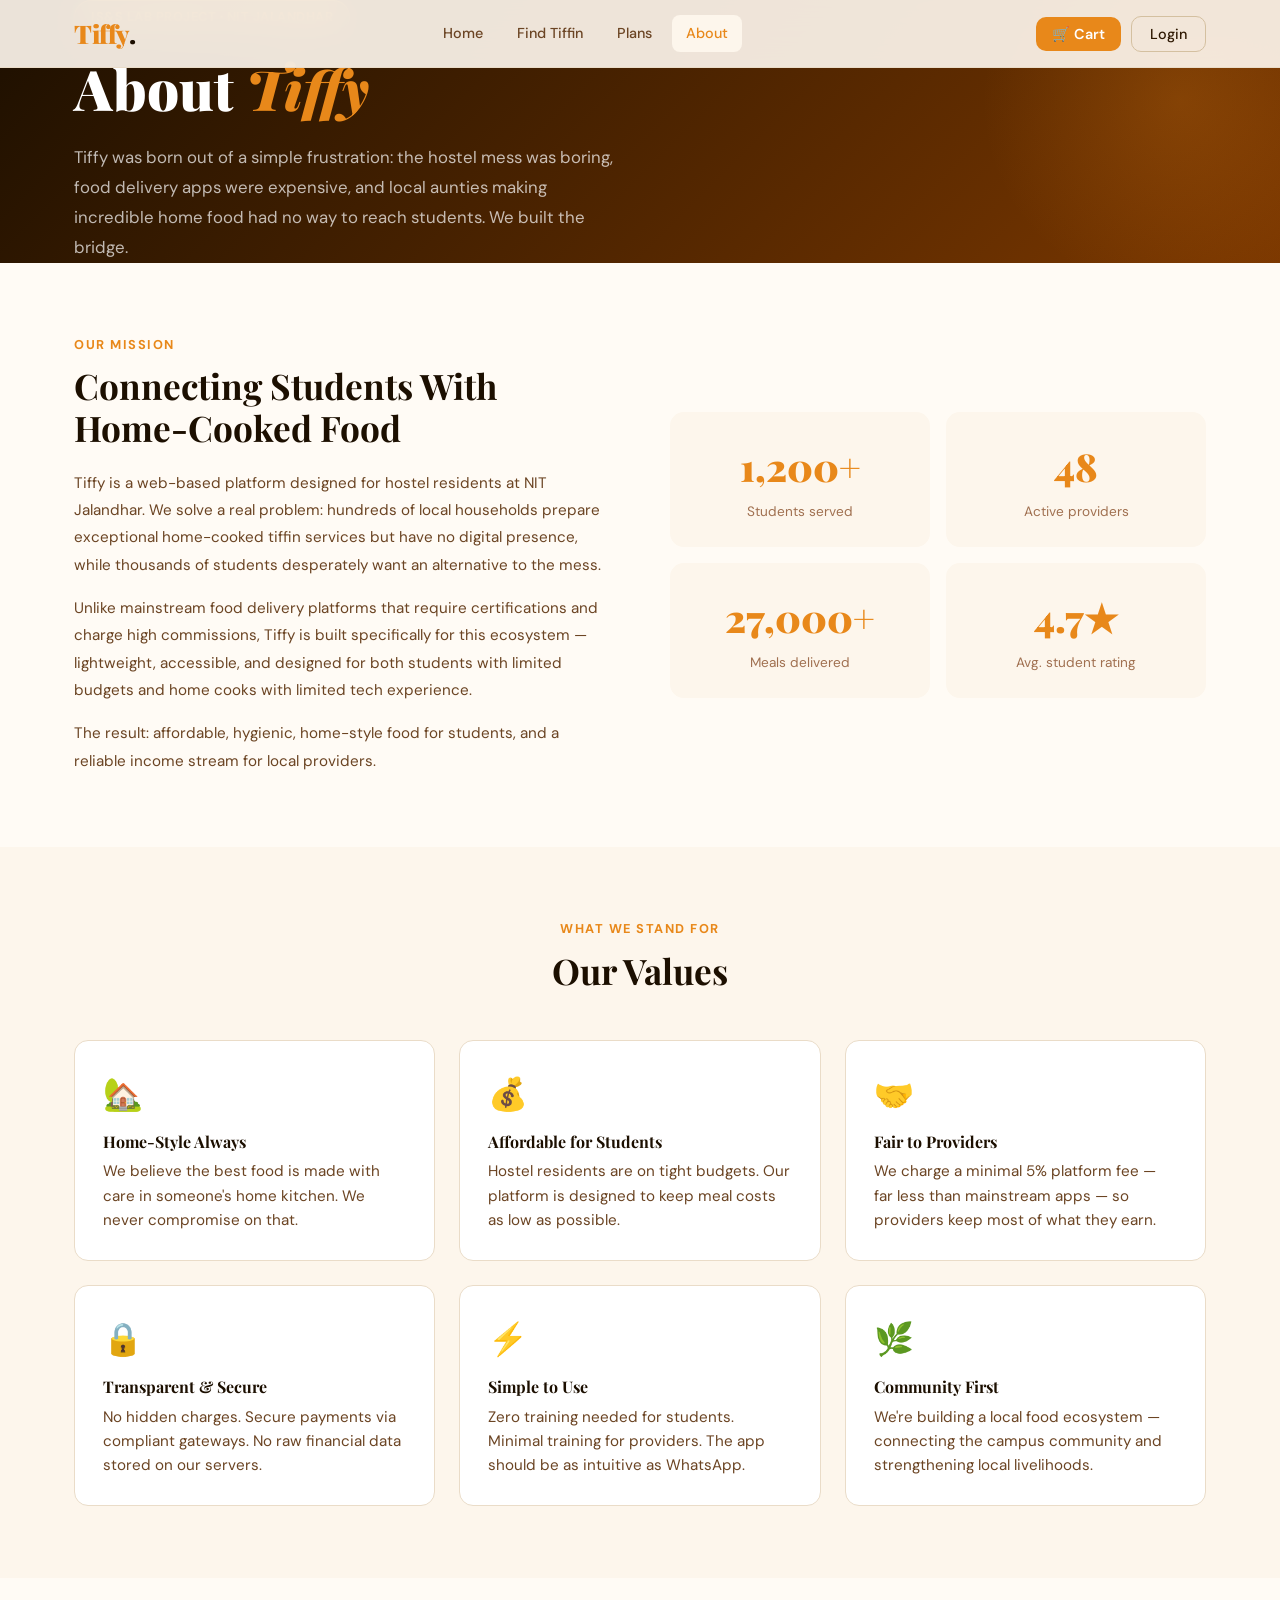
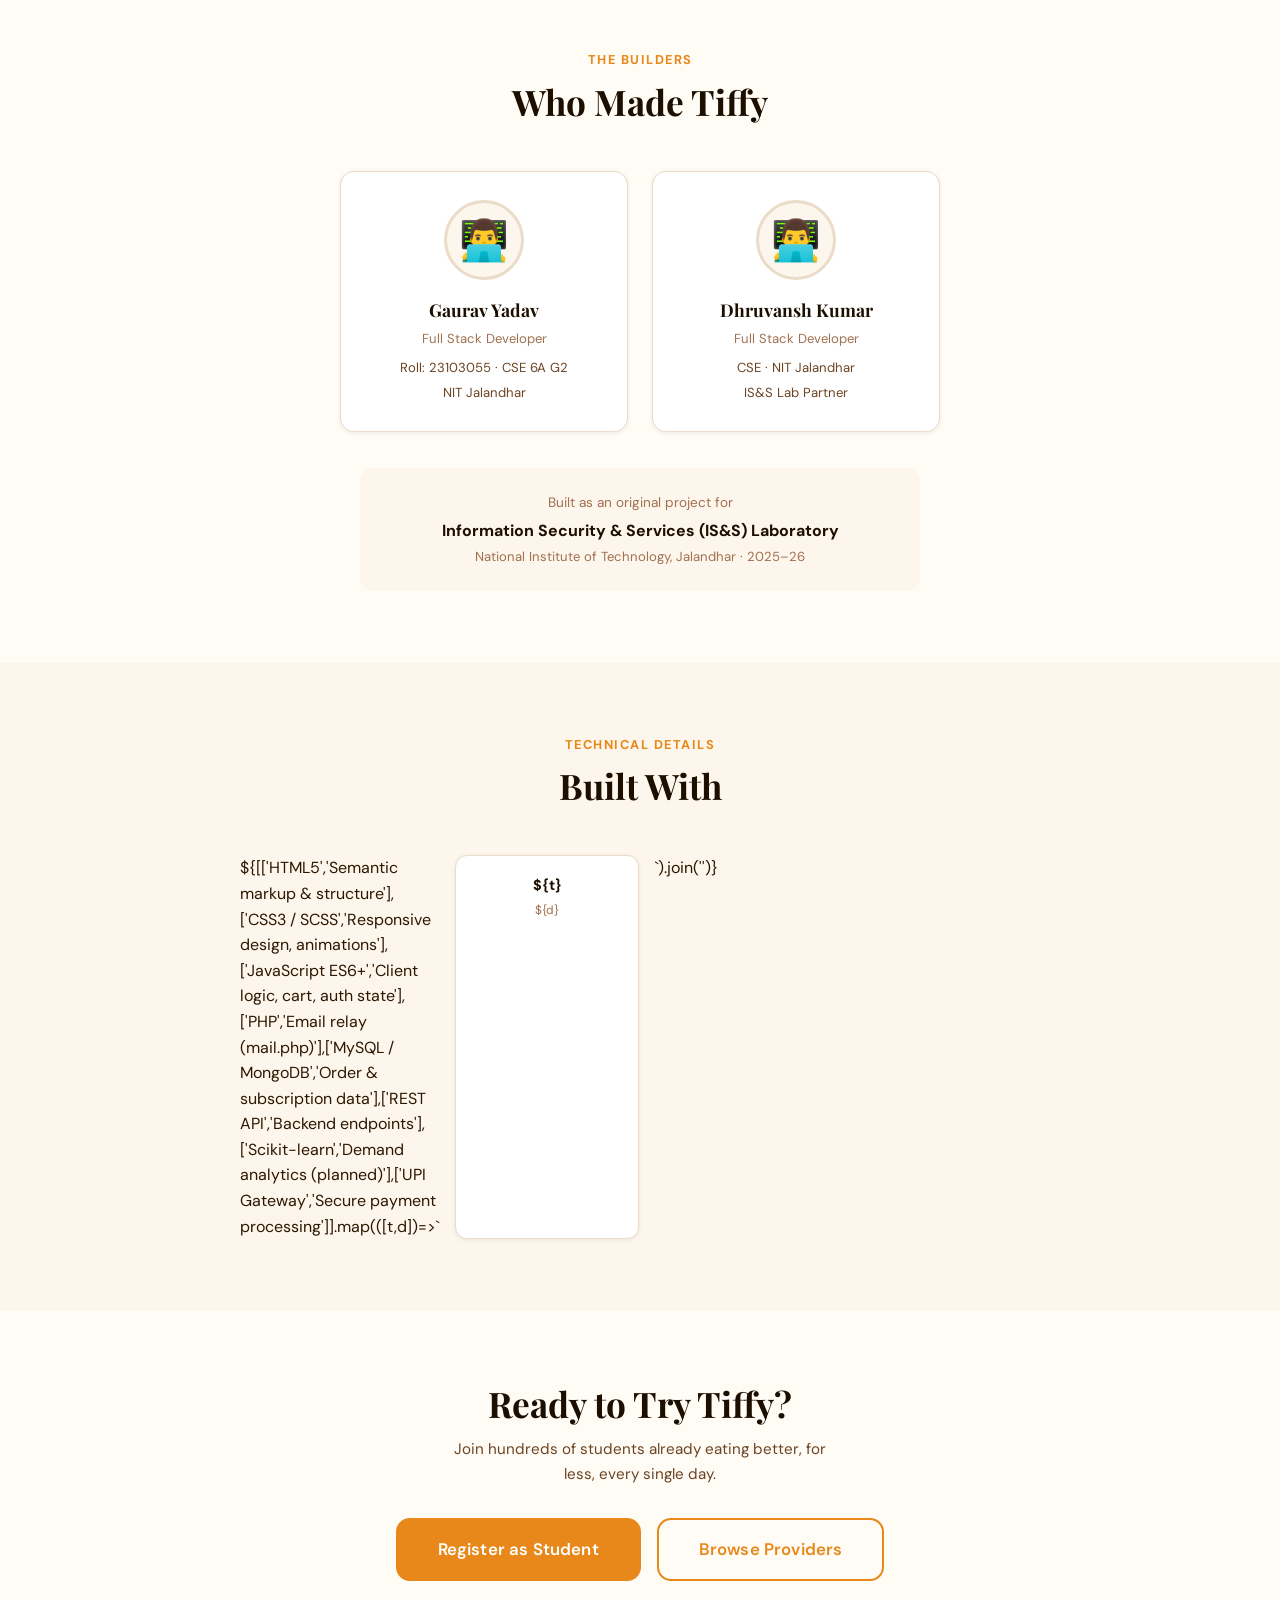
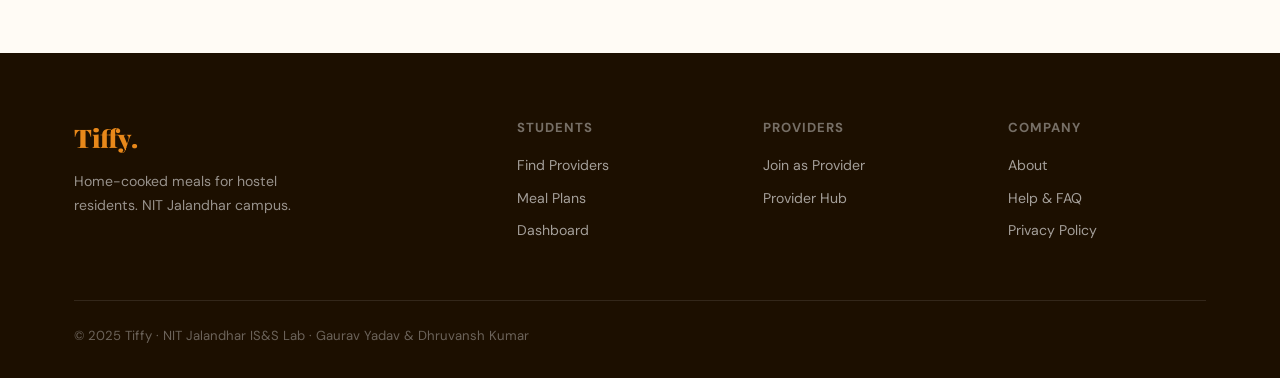
==== about.html @ c92a44e4 "Initial commit - base project structure" ====
<!DOCTYPE html>
<html lang="en">
<head>
  <meta charset="UTF-8">
  <meta name="viewport" content="width=device-width, initial-scale=1.0">
  <title>About — Tiffy</title>
  <link rel="stylesheet" href="css/style.css">
  <style>
    .team-card { background:white; border-radius:var(--radius); padding:28px; text-align:center; border:1px solid var(--border); box-shadow:var(--shadow-sm); }
    .team-avatar { width:80px; height:80px; border-radius:50%; background:var(--cream); display:flex; align-items:center; justify-content:center; font-size:2.5rem; margin:0 auto 16px; border:3px solid var(--border); }
    .team-name { font-family:var(--font-display); font-size:1.1rem; font-weight:700; color:var(--espresso); margin-bottom:4px; }
    .team-role { font-size:0.82rem; color:var(--muted); margin-bottom:8px; }
    .team-detail { font-size:0.82rem; color:var(--text-light); }
    .value-card { padding:28px; background:white; border-radius:var(--radius); border:1px solid var(--border); }
    .value-icon { font-size:2rem; margin-bottom:12px; }
  </style>
</head>
<body>
<nav class="navbar">
  <div class="navbar-inner">
    <a href="index.html" class="nav-logo">Tiffy<span>.</span></a>
    <div class="nav-links"><a href="index.html">Home</a><a href="discovery.html">Find Tiffin</a><a href="subscriptions.html">Plans</a><a href="about.html" class="active">About</a></div>
    <div class="nav-actions">
      <a href="cart.html" style="text-decoration:none"><button class="btn-cart">🛒 Cart<span class="cart-badge" style="display:none">0</span></button></a>
      <button class="btn-nav-login">Login</button>
    </div>
  </div>
</nav>

<!-- Hero -->
<div style="background:linear-gradient(135deg,var(--espresso) 0%,var(--deep) 100%);padding:calc(var(--nav-h)+80px) 0 80px;position:relative;overflow:hidden">
  <div style="position:absolute;top:-100px;right:-100px;width:400px;height:400px;background:radial-gradient(circle,rgba(232,136,26,0.2) 0%,transparent 70%);pointer-events:none"></div>
  <div class="container" style="position:relative;z-index:1">
    <div style="max-width:640px">
      <div style="display:inline-block;background:rgba(232,136,26,0.2);color:var(--saffron);border:1px solid rgba(232,136,26,0.4);padding:6px 16px;border-radius:40px;font-size:0.8rem;font-weight:700;letter-spacing:0.5px;text-transform:uppercase;margin-bottom:20px">IS&S Lab Project · NIT Jalandhar</div>
      <h1 style="color:white;margin-bottom:20px">About <span style="color:var(--saffron);font-style:italic">Tiffy</span></h1>
      <p style="color:rgba(255,255,255,0.7);font-size:1.05rem;line-height:1.8;max-width:540px">Tiffy was born out of a simple frustration: the hostel mess was boring, food delivery apps were expensive, and local aunties making incredible home food had no way to reach students. We built the bridge.</p>
    </div>
  </div>
</div>

<!-- Mission -->
<div class="section">
  <div class="container">
    <div class="grid-2" style="gap:60px;align-items:center">
      <div>
        <div class="section-header" style="margin-bottom:20px">
          <div class="eyebrow">Our Mission</div>
          <h2>Connecting Students With Home-Cooked Food</h2>
        </div>
        <p style="line-height:1.8;margin-bottom:16px">Tiffy is a web-based platform designed for hostel residents at NIT Jalandhar. We solve a real problem: hundreds of local households prepare exceptional home-cooked tiffin services but have no digital presence, while thousands of students desperately want an alternative to the mess.</p>
        <p style="line-height:1.8;margin-bottom:16px">Unlike mainstream food delivery platforms that require certifications and charge high commissions, Tiffy is built specifically for this ecosystem — lightweight, accessible, and designed for both students with limited budgets and home cooks with limited tech experience.</p>
        <p style="line-height:1.8">The result: affordable, hygienic, home-style food for students, and a reliable income stream for local providers.</p>
      </div>
      <div style="display:grid;grid-template-columns:1fr 1fr;gap:16px">
        <div style="background:var(--cream);border-radius:var(--radius);padding:24px;text-align:center">
          <div style="font-family:var(--font-display);font-size:2.4rem;font-weight:900;color:var(--saffron)">1,200+</div>
          <div style="font-size:0.85rem;color:var(--muted);margin-top:4px">Students served</div>
        </div>
        <div style="background:var(--cream);border-radius:var(--radius);padding:24px;text-align:center">
          <div style="font-family:var(--font-display);font-size:2.4rem;font-weight:900;color:var(--saffron)">48</div>
          <div style="font-size:0.85rem;color:var(--muted);margin-top:4px">Active providers</div>
        </div>
        <div style="background:var(--cream);border-radius:var(--radius);padding:24px;text-align:center">
          <div style="font-family:var(--font-display);font-size:2.4rem;font-weight:900;color:var(--saffron)">27,000+</div>
          <div style="font-size:0.85rem;color:var(--muted);margin-top:4px">Meals delivered</div>
        </div>
        <div style="background:var(--cream);border-radius:var(--radius);padding:24px;text-align:center">
          <div style="font-family:var(--font-display);font-size:2.4rem;font-weight:900;color:var(--saffron)">4.7★</div>
          <div style="font-size:0.85rem;color:var(--muted);margin-top:4px">Avg. student rating</div>
        </div>
      </div>
    </div>
  </div>
</div>

<!-- Values -->
<div class="section" style="background:var(--cream)">
  <div class="container">
    <div class="section-header text-center"><div class="eyebrow">What We Stand For</div><h2>Our Values</h2></div>
    <div class="grid-3">
      <div class="value-card fade-in"><div class="value-icon">🏡</div><h4 style="color:var(--espresso);margin-bottom:8px">Home-Style Always</h4><p>We believe the best food is made with care in someone's home kitchen. We never compromise on that.</p></div>
      <div class="value-card fade-in"><div class="value-icon">💰</div><h4 style="color:var(--espresso);margin-bottom:8px">Affordable for Students</h4><p>Hostel residents are on tight budgets. Our platform is designed to keep meal costs as low as possible.</p></div>
      <div class="value-card fade-in"><div class="value-icon">🤝</div><h4 style="color:var(--espresso);margin-bottom:8px">Fair to Providers</h4><p>We charge a minimal 5% platform fee — far less than mainstream apps — so providers keep most of what they earn.</p></div>
      <div class="value-card fade-in"><div class="value-icon">🔒</div><h4 style="color:var(--espresso);margin-bottom:8px">Transparent & Secure</h4><p>No hidden charges. Secure payments via compliant gateways. No raw financial data stored on our servers.</p></div>
      <div class="value-card fade-in"><div class="value-icon">⚡</div><h4 style="color:var(--espresso);margin-bottom:8px">Simple to Use</h4><p>Zero training needed for students. Minimal training for providers. The app should be as intuitive as WhatsApp.</p></div>
      <div class="value-card fade-in"><div class="value-icon">🌿</div><h4 style="color:var(--espresso);margin-bottom:8px">Community First</h4><p>We're building a local food ecosystem — connecting the campus community and strengthening local livelihoods.</p></div>
    </div>
  </div>
</div>

<!-- Team -->
<div class="section">
  <div class="container">
    <div class="section-header text-center"><div class="eyebrow">The Builders</div><h2>Who Made Tiffy</h2></div>
    <div style="display:grid;grid-template-columns:repeat(2,1fr);gap:24px;max-width:600px;margin:0 auto">
      <div class="team-card fade-in">
        <div class="team-avatar">👨‍💻</div>
        <div class="team-name">Gaurav Yadav</div>
        <div class="team-role">Full Stack Developer</div>
        <div class="team-detail">Roll: 23103055 · CSE 6A G2</div>
        <div class="team-detail" style="margin-top:4px">NIT Jalandhar</div>
      </div>
      <div class="team-card fade-in">
        <div class="team-avatar">👨‍💻</div>
        <div class="team-name">Dhruvansh Kumar</div>
        <div class="team-role">Full Stack Developer</div>
        <div class="team-detail">CSE · NIT Jalandhar</div>
        <div class="team-detail" style="margin-top:4px">IS&S Lab Partner</div>
      </div>
    </div>
    <div style="text-align:center;margin-top:36px;padding:24px;background:var(--cream);border-radius:var(--radius);max-width:560px;margin:36px auto 0">
      <div style="font-size:0.85rem;color:var(--muted)">Built as an original project for</div>
      <div style="font-weight:700;color:var(--espresso);margin-top:4px">Information Security & Services (IS&S) Laboratory</div>
      <div style="font-size:0.82rem;color:var(--muted);margin-top:2px">National Institute of Technology, Jalandhar · 2025–26</div>
    </div>
  </div>
</div>

<!-- Tech Stack -->
<div class="section" style="background:var(--cream)">
  <div class="container">
    <div class="section-header text-center"><div class="eyebrow">Technical Details</div><h2>Built With</h2></div>
    <div style="display:grid;grid-template-columns:repeat(4,1fr);gap:16px;max-width:800px;margin:0 auto">
      ${[['HTML5','Semantic markup & structure'],['CSS3 / SCSS','Responsive design, animations'],['JavaScript ES6+','Client logic, cart, auth state'],['PHP','Email relay (mail.php)'],['MySQL / MongoDB','Order & subscription data'],['REST API','Backend endpoints'],['Scikit-learn','Demand analytics (planned)'],['UPI Gateway','Secure payment processing']].map(([t,d])=>`
      <div style="background:white;border:1px solid var(--border);border-radius:12px;padding:18px;text-align:center;box-shadow:var(--shadow-sm)">
        <div style="font-weight:700;color:var(--espresso);font-size:0.9rem;margin-bottom:4px">${t}</div>
        <div style="font-size:0.75rem;color:var(--muted)">${d}</div>
      </div>`).join('')}
    </div>
  </div>
</div>

<!-- CTA -->
<div class="section">
  <div class="container" style="text-align:center">
    <h2 style="color:var(--espresso);margin-bottom:12px">Ready to Try Tiffy?</h2>
    <p style="margin-bottom:32px;max-width:400px;margin-left:auto;margin-right:auto">Join hundreds of students already eating better, for less, every single day.</p>
    <div style="display:flex;gap:16px;justify-content:center;flex-wrap:wrap">
      <a href="register.html" class="btn btn-primary btn-lg">Register as Student</a>
      <a href="discovery.html" class="btn btn-secondary btn-lg">Browse Providers</a>
    </div>
  </div>
</div>

<footer class="footer">
  <div class="container">
    <div class="footer-grid">
      <div class="footer-brand"><div class="wordmark">Tiffy.</div><p>Home-cooked meals for hostel residents. NIT Jalandhar campus.</p></div>
      <div class="footer-col"><h5>Students</h5><a href="discovery.html">Find Providers</a><a href="subscriptions.html">Meal Plans</a><a href="student-dashboard.html">Dashboard</a></div>
      <div class="footer-col"><h5>Providers</h5><a href="register.html?role=provider">Join as Provider</a><a href="provider-dashboard.html">Provider Hub</a></div>
      <div class="footer-col"><h5>Company</h5><a href="about.html">About</a><a href="#">Help & FAQ</a><a href="#">Privacy Policy</a></div>
    </div>
    <div class="footer-bottom"><span>© 2025 Tiffy · NIT Jalandhar IS&S Lab · Gaurav Yadav & Dhruvansh Kumar</span></div>
  </div>
</footer>
<script src="js/app.js"></script>
</body>
</html>
---- css/style.css ----
/* ═══════════════════════════════════════════════════════════
   TIFFY — Design System
   Aesthetic: Warm South-Asian kitchen meets modern digital
   Palette: Deep saffron, burnt turmeric, cream, dark espresso
═══════════════════════════════════════════════════════════ */

@import url('https://fonts.googleapis.com/css2?family=Playfair+Display:ital,wght@0,400;0,700;0,900;1,400&family=DM+Sans:wght@300;400;500;600&family=DM+Mono:wght@400;500&display=swap');

/* ─── CSS Variables ─────────────────────────────────────── */
:root {
  --saffron:    #E8881A;
  --turmeric:   #C96B00;
  --deep:       #7C3800;
  --cream:      #FDF6EC;
  --warm-white: #FFFBF5;
  --espresso:   #1C0F00;
  --text:       #2D1700;
  --text-light: #6B4423;
  --muted:      #A07050;
  --border:     #EADCC8;
  --border-dark:#D4C0A0;
  --green:      #2D6A4F;
  --green-light:#D8F3DC;
  --red:        #C0392B;
  --red-light:  #FDECEA;
  --card-bg:    #FFFFFF;
  --shadow-sm:  0 1px 4px rgba(28,15,0,0.08);
  --shadow-md:  0 4px 20px rgba(28,15,0,0.12);
  --shadow-lg:  0 12px 40px rgba(28,15,0,0.18);
  --radius:     14px;
  --radius-sm:  8px;
  --font-display: 'Playfair Display', Georgia, serif;
  --font-body:    'DM Sans', sans-serif;
  --font-mono:    'DM Mono', monospace;
  --nav-h:        68px;
  --transition:   0.22s cubic-bezier(0.4,0,0.2,1);
}

/* ─── Reset & Base ──────────────────────────────────────── */
*, *::before, *::after { box-sizing: border-box; margin: 0; padding: 0; }

html { scroll-behavior: smooth; font-size: 16px; }

body {
  font-family: var(--font-body);
  background: var(--warm-white);
  color: var(--text);
  line-height: 1.6;
  min-height: 100vh;
}

a { color: inherit; text-decoration: none; }
img { display: block; max-width: 100%; }
button, input, select, textarea { font-family: inherit; }
ul { list-style: none; }

/* ─── Typography ────────────────────────────────────────── */
h1, h2, h3, h4 { font-family: var(--font-display); line-height: 1.2; }
h1 { font-size: clamp(2rem, 5vw, 3.5rem); font-weight: 900; }
h2 { font-size: clamp(1.5rem, 3vw, 2.2rem); font-weight: 700; }
h3 { font-size: 1.25rem; font-weight: 700; }
h4 { font-size: 1rem; font-weight: 700; }
p  { color: var(--text-light); font-size: 0.95rem; }

/* ─── Layout ────────────────────────────────────────────── */
.container { max-width: 1180px; margin: 0 auto; padding: 0 24px; }
.section    { padding: 72px 0; }
.section-sm { padding: 48px 0; }
.grid-2 { display: grid; grid-template-columns: 1fr 1fr; gap: 32px; }
.grid-3 { display: grid; grid-template-columns: repeat(3, 1fr); gap: 24px; }
.grid-4 { display: grid; grid-template-columns: repeat(4, 1fr); gap: 20px; }
.flex { display: flex; }
.flex-center { display: flex; align-items: center; justify-content: center; }
.flex-between { display: flex; align-items: center; justify-content: space-between; }
.gap-8  { gap: 8px; }
.gap-12 { gap: 12px; }
.gap-16 { gap: 16px; }
.gap-24 { gap: 24px; }

/* ─── Navbar ────────────────────────────────────────────── */
.navbar {
  position: fixed; top: 0; left: 0; right: 0; z-index: 999;
  height: var(--nav-h);
  background: rgba(253,246,236,0.92);
  backdrop-filter: blur(16px);
  border-bottom: 1px solid var(--border);
  transition: box-shadow var(--transition);
}
.navbar.scrolled { box-shadow: var(--shadow-md); }

.navbar-inner {
  max-width: 1180px; margin: 0 auto; padding: 0 24px;
  height: 100%; display: flex; align-items: center; justify-content: space-between;
}

.nav-logo {
  font-family: var(--font-display);
  font-size: 1.6rem; font-weight: 900;
  color: var(--saffron);
  letter-spacing: -0.5px;
}
.nav-logo span { color: var(--espresso); }

.nav-links { display: flex; align-items: center; gap: 6px; }
.nav-links a {
  padding: 7px 14px; border-radius: 8px;
  font-size: 0.9rem; font-weight: 500; color: var(--text-light);
  transition: all var(--transition);
}
.nav-links a:hover, .nav-links a.active {
  background: var(--cream); color: var(--saffron);
}

.nav-actions { display: flex; align-items: center; gap: 10px; }

.btn-cart {
  position: relative; padding: 8px 16px;
  background: var(--saffron); color: white; border: none;
  border-radius: 10px; font-size: 0.9rem; font-weight: 600;
  cursor: pointer; transition: all var(--transition);
  display: flex; align-items: center; gap: 6px;
}
.btn-cart:hover { background: var(--turmeric); transform: translateY(-1px); box-shadow: var(--shadow-md); }
.cart-badge {
  position: absolute; top: -6px; right: -6px;
  background: var(--espresso); color: white;
  font-size: 10px; font-weight: 700;
  width: 18px; height: 18px; border-radius: 50%;
  display: flex; align-items: center; justify-content: center;
}

.btn-nav-login {
  padding: 8px 18px; border-radius: 10px;
  border: 1.5px solid var(--border-dark);
  background: transparent; font-size: 0.9rem; font-weight: 500;
  color: var(--text); cursor: pointer; transition: all var(--transition);
}
.btn-nav-login:hover { border-color: var(--saffron); color: var(--saffron); }

/* ─── Buttons ───────────────────────────────────────────── */
.btn {
  display: inline-flex; align-items: center; gap: 8px;
  padding: 12px 28px; border-radius: 12px; font-weight: 600;
  font-size: 0.95rem; cursor: pointer; border: 2px solid transparent;
  transition: all var(--transition); letter-spacing: 0.01em;
  white-space: nowrap;
}
.btn-primary {
  background: var(--saffron); color: white;
  border-color: var(--saffron);
}
.btn-primary:hover { background: var(--turmeric); border-color: var(--turmeric); transform: translateY(-2px); box-shadow: 0 8px 24px rgba(232,136,26,0.35); }

.btn-secondary {
  background: transparent; color: var(--saffron);
  border-color: var(--saffron);
}
.btn-secondary:hover { background: var(--saffron); color: white; transform: translateY(-2px); }

.btn-dark {
  background: var(--espresso); color: white; border-color: var(--espresso);
}
.btn-dark:hover { background: var(--deep); border-color: var(--deep); transform: translateY(-2px); }

.btn-sm { padding: 8px 18px; font-size: 0.85rem; border-radius: 9px; }
.btn-lg { padding: 16px 40px; font-size: 1.05rem; border-radius: 14px; }
.btn-full { width: 100%; justify-content: center; }

/* ─── Cards ─────────────────────────────────────────────── */
.card {
  background: var(--card-bg); border-radius: var(--radius);
  border: 1px solid var(--border); box-shadow: var(--shadow-sm);
  overflow: hidden; transition: all var(--transition);
}
.card:hover { box-shadow: var(--shadow-md); transform: translateY(-3px); }
.card-body { padding: 20px; }

/* Provider / Meal Cards */
.provider-card .thumb {
  aspect-ratio: 16/9; background: var(--cream);
  overflow: hidden; position: relative;
}
.provider-card .thumb img { width: 100%; height: 100%; object-fit: cover; transition: transform 0.4s ease; }
.provider-card:hover .thumb img { transform: scale(1.05); }
.provider-card .tag {
  position: absolute; top: 12px; left: 12px;
  background: var(--saffron); color: white;
  font-size: 11px; font-weight: 700; letter-spacing: 0.5px;
  padding: 4px 10px; border-radius: 20px; text-transform: uppercase;
}
.provider-card .tag.veg { background: var(--green); }
.provider-card .tag.closed { background: var(--muted); }

.meal-card .price {
  font-family: var(--font-mono); font-size: 1.1rem; font-weight: 600; color: var(--saffron);
}

/* ─── Hero ──────────────────────────────────────────────── */
.hero {
  min-height: 100vh;
  background:
    radial-gradient(ellipse 80% 60% at 70% 50%, rgba(232,136,26,0.12) 0%, transparent 60%),
    radial-gradient(ellipse 50% 80% at 20% 80%, rgba(201,107,0,0.08) 0%, transparent 50%),
    var(--warm-white);
  display: flex; align-items: center; padding-top: var(--nav-h);
  position: relative; overflow: hidden;
}
.hero::before {
  content: '';
  position: absolute; top: -200px; right: -200px;
  width: 600px; height: 600px;
  border-radius: 50%;
  background: radial-gradient(circle, rgba(232,136,26,0.08) 0%, transparent 70%);
  pointer-events: none;
}
.hero-content { position: relative; z-index: 1; }
.hero-eyebrow {
  display: inline-flex; align-items: center; gap: 8px;
  background: rgba(232,136,26,0.12); color: var(--turmeric);
  border: 1px solid rgba(232,136,26,0.3);
  padding: 6px 16px; border-radius: 40px;
  font-size: 0.82rem; font-weight: 600; letter-spacing: 0.5px;
  text-transform: uppercase; margin-bottom: 20px;
}
.hero h1 { color: var(--espresso); margin-bottom: 20px; }
.hero h1 .accent { color: var(--saffron); font-style: italic; }
.hero p { font-size: 1.1rem; color: var(--text-light); max-width: 480px; margin-bottom: 36px; line-height: 1.7; }
.hero-ctas { display: flex; gap: 16px; flex-wrap: wrap; }

.hero-visual {
  position: relative;
  display: flex; align-items: center; justify-content: center;
}
.hero-blob {
  width: 460px; height: 460px;
  background: linear-gradient(135deg, rgba(232,136,26,0.15), rgba(201,107,0,0.08));
  border-radius: 60% 40% 50% 50% / 50% 60% 40% 50%;
  display: flex; align-items: center; justify-content: center;
  animation: blobFloat 8s ease-in-out infinite;
  position: relative;
}
@keyframes blobFloat {
  0%, 100% { transform: translateY(0) rotate(0deg); border-radius: 60% 40% 50% 50% / 50% 60% 40% 50%; }
  33% { transform: translateY(-12px) rotate(2deg); border-radius: 50% 60% 40% 50% / 60% 40% 60% 40%; }
  66% { transform: translateY(-6px) rotate(-1deg); border-radius: 55% 45% 55% 45% / 45% 55% 45% 55%; }
}

.floating-stats {
  position: absolute; background: white;
  border-radius: 14px; padding: 12px 18px;
  box-shadow: var(--shadow-lg); border: 1px solid var(--border);
}
.floating-stats .stat-num { font-family: var(--font-display); font-size: 1.4rem; font-weight: 900; color: var(--saffron); }
.floating-stats .stat-label { font-size: 0.75rem; color: var(--muted); font-weight: 500; }
.stat-top-right { top: 30px; right: -20px; }
.stat-bottom-left { bottom: 60px; left: -30px; }

/* ─── Section Headers ───────────────────────────────────── */
.section-header { margin-bottom: 48px; }
.section-header .eyebrow {
  font-size: 0.8rem; font-weight: 700; letter-spacing: 1.5px;
  text-transform: uppercase; color: var(--saffron); margin-bottom: 10px;
}
.section-header h2 { color: var(--espresso); margin-bottom: 12px; }
.section-header p { max-width: 520px; }

/* ─── Search Bar ────────────────────────────────────────── */
.search-wrap {
  background: white; border: 1.5px solid var(--border-dark);
  border-radius: 16px; display: flex; overflow: hidden;
  box-shadow: var(--shadow-sm); max-width: 560px;
  transition: border-color var(--transition), box-shadow var(--transition);
}
.search-wrap:focus-within { border-color: var(--saffron); box-shadow: 0 0 0 3px rgba(232,136,26,0.15); }
.search-wrap input {
  flex: 1; padding: 14px 20px; border: none; outline: none;
  font-size: 0.95rem; background: transparent; color: var(--text);
}
.search-wrap input::placeholder { color: var(--muted); }
.search-btn {
  padding: 12px 24px; background: var(--saffron); border: none;
  color: white; font-weight: 600; cursor: pointer; transition: background var(--transition);
}
.search-btn:hover { background: var(--turmeric); }

/* ─── Filter Chips ──────────────────────────────────────── */
.filter-chips { display: flex; gap: 10px; flex-wrap: wrap; margin-bottom: 32px; }
.chip {
  padding: 8px 18px; border-radius: 40px;
  border: 1.5px solid var(--border-dark);
  background: white; font-size: 0.85rem; font-weight: 500;
  color: var(--text-light); cursor: pointer; transition: all var(--transition);
}
.chip:hover, .chip.active {
  background: var(--saffron); color: white; border-color: var(--saffron);
}

/* ─── Provider Cards ────────────────────────────────────── */
.providers-grid { display: grid; grid-template-columns: repeat(auto-fill, minmax(300px, 1fr)); gap: 24px; }

.provider-info { display: flex; justify-content: space-between; align-items: flex-start; margin-bottom: 8px; }
.provider-name { font-family: var(--font-display); font-size: 1.1rem; font-weight: 700; color: var(--espresso); }
.provider-rating { display: flex; align-items: center; gap: 4px; font-size: 0.85rem; font-weight: 600; color: var(--saffron); }
.provider-meta { font-size: 0.82rem; color: var(--muted); margin-bottom: 12px; }
.provider-tags { display: flex; gap: 6px; flex-wrap: wrap; margin-bottom: 16px; }
.provider-tag {
  font-size: 11px; font-weight: 600; padding: 3px 10px;
  border-radius: 20px; letter-spacing: 0.3px;
}
.tag-cuisine { background: rgba(232,136,26,0.12); color: var(--turmeric); }
.tag-veg { background: var(--green-light); color: var(--green); }
.tag-nonveg { background: var(--red-light); color: var(--red); }
.tag-plan { background: var(--cream); color: var(--deep); border: 1px solid var(--border); }

.price-range { font-size: 0.9rem; color: var(--text-light); }
.price-range strong { color: var(--saffron); font-family: var(--font-mono); }

/* ─── Forms ─────────────────────────────────────────────── */
.form-group { margin-bottom: 20px; }
.form-label {
  display: block; font-size: 0.85rem; font-weight: 600;
  color: var(--text); margin-bottom: 6px;
}
.form-label .req { color: var(--saffron); margin-left: 2px; }
.form-control {
  width: 100%; padding: 12px 16px;
  border: 1.5px solid var(--border-dark);
  border-radius: 10px; font-size: 0.95rem;
  background: white; color: var(--text);
  transition: all var(--transition); outline: none;
}
.form-control:focus { border-color: var(--saffron); box-shadow: 0 0 0 3px rgba(232,136,26,0.12); }
.form-control::placeholder { color: var(--muted); }
.form-hint { font-size: 0.78rem; color: var(--muted); margin-top: 4px; }
.form-error { font-size: 0.78rem; color: var(--red); margin-top: 4px; display: none; }
.form-control.error { border-color: var(--red); }
.form-control.error + .form-error { display: block; }

select.form-control { cursor: pointer; }
textarea.form-control { resize: vertical; min-height: 100px; }

.form-row { display: grid; grid-template-columns: 1fr 1fr; gap: 16px; }

/* ─── Auth Pages ────────────────────────────────────────── */
.auth-page {
  min-height: 100vh; display: flex; align-items: center; justify-content: center;
  padding: calc(var(--nav-h) + 40px) 24px 60px;
  background:
    radial-gradient(ellipse 60% 60% at 80% 20%, rgba(232,136,26,0.1) 0%, transparent 60%),
    var(--warm-white);
}
.auth-card {
  background: white; border-radius: 20px; padding: 44px;
  box-shadow: var(--shadow-lg); border: 1px solid var(--border);
  width: 100%; max-width: 460px;
}
.auth-logo { text-align: center; margin-bottom: 28px; }
.auth-logo .wordmark { font-family: var(--font-display); font-size: 2rem; font-weight: 900; color: var(--saffron); }
.auth-title { font-family: var(--font-display); font-size: 1.6rem; font-weight: 700; color: var(--espresso); margin-bottom: 6px; }
.auth-sub { font-size: 0.9rem; color: var(--muted); margin-bottom: 28px; }
.auth-switch { text-align: center; margin-top: 20px; font-size: 0.88rem; color: var(--muted); }
.auth-switch a { color: var(--saffron); font-weight: 600; }
.auth-switch a:hover { text-decoration: underline; }

.role-selector { display: grid; grid-template-columns: 1fr 1fr; gap: 12px; margin-bottom: 24px; }
.role-option { display: none; }
.role-label {
  display: flex; flex-direction: column; align-items: center; gap: 8px;
  padding: 16px 12px; border: 2px solid var(--border-dark);
  border-radius: 12px; cursor: pointer; transition: all var(--transition);
  font-size: 0.88rem; font-weight: 500; color: var(--text-light);
}
.role-label .icon { font-size: 1.8rem; }
.role-option:checked + .role-label {
  border-color: var(--saffron); background: rgba(232,136,26,0.08); color: var(--saffron);
}

.divider { display: flex; align-items: center; gap: 12px; margin: 20px 0; }
.divider::before, .divider::after { content: ''; flex: 1; height: 1px; background: var(--border); }
.divider span { font-size: 0.8rem; color: var(--muted); white-space: nowrap; }

/* ─── Dashboard ─────────────────────────────────────────── */
.dashboard-layout {
  display: grid; grid-template-columns: 260px 1fr;
  min-height: 100vh; padding-top: var(--nav-h);
}
.sidebar {
  background: var(--espresso); padding: 32px 0;
  position: sticky; top: var(--nav-h); height: calc(100vh - var(--nav-h));
  overflow-y: auto;
}
.sidebar-logo { padding: 0 24px 32px; font-family: var(--font-display); font-size: 1.2rem; font-weight: 900; color: var(--saffron); }
.sidebar-section { margin-bottom: 24px; }
.sidebar-label { padding: 4px 24px 8px; font-size: 0.68rem; font-weight: 700; letter-spacing: 1.5px; text-transform: uppercase; color: rgba(255,255,255,0.3); }
.sidebar-link {
  display: flex; align-items: center; gap: 12px;
  padding: 11px 24px; font-size: 0.9rem; font-weight: 500;
  color: rgba(255,255,255,0.65); transition: all var(--transition);
  border-left: 3px solid transparent;
}
.sidebar-link:hover { color: white; background: rgba(255,255,255,0.06); }
.sidebar-link.active { color: var(--saffron); background: rgba(232,136,26,0.1); border-left-color: var(--saffron); }
.sidebar-link .icon { font-size: 1.1rem; width: 22px; text-align: center; }

.dashboard-content { padding: 36px 40px; background: #F9F4EC; min-height: calc(100vh - var(--nav-h)); }
.dash-header { margin-bottom: 32px; }
.dash-header h2 { color: var(--espresso); margin-bottom: 4px; }
.dash-header p { font-size: 0.9rem; }

.stat-cards { display: grid; grid-template-columns: repeat(4, 1fr); gap: 20px; margin-bottom: 32px; }
.stat-card {
  background: white; border-radius: var(--radius); padding: 22px;
  border: 1px solid var(--border); box-shadow: var(--shadow-sm);
}
.stat-card .s-label { font-size: 0.8rem; font-weight: 600; color: var(--muted); text-transform: uppercase; letter-spacing: 0.5px; margin-bottom: 8px; }
.stat-card .s-value { font-family: var(--font-display); font-size: 2rem; font-weight: 900; color: var(--espresso); }
.stat-card .s-change { font-size: 0.78rem; margin-top: 4px; }
.s-change.up { color: var(--green); }
.s-change.down { color: var(--red); }

/* ─── Subscription Cards ────────────────────────────────── */
.plan-cards { display: grid; grid-template-columns: repeat(3, 1fr); gap: 24px; }
.plan-card {
  border: 2px solid var(--border); border-radius: 20px;
  padding: 32px 28px; text-align: center; transition: all var(--transition);
  position: relative; background: white;
}
.plan-card.featured {
  border-color: var(--saffron);
  background: linear-gradient(160deg, rgba(232,136,26,0.05) 0%, white 60%);
}
.plan-badge {
  position: absolute; top: -12px; left: 50%; transform: translateX(-50%);
  background: var(--saffron); color: white;
  font-size: 11px; font-weight: 700; padding: 4px 16px; border-radius: 20px;
  letter-spacing: 0.5px; text-transform: uppercase; white-space: nowrap;
}
.plan-name { font-family: var(--font-display); font-size: 1.3rem; font-weight: 700; color: var(--espresso); margin-bottom: 6px; }
.plan-price { margin: 20px 0; }
.plan-price .amount { font-family: var(--font-mono); font-size: 2.4rem; font-weight: 600; color: var(--saffron); }
.plan-price .period { font-size: 0.85rem; color: var(--muted); }
.plan-meals { font-size: 0.9rem; color: var(--text-light); margin-bottom: 24px; }
.plan-features { text-align: left; margin-bottom: 28px; display: flex; flex-direction: column; gap: 10px; }
.plan-feature { display: flex; align-items: center; gap: 10px; font-size: 0.88rem; color: var(--text-light); }
.plan-feature .check { color: var(--green); font-size: 14px; }

/* ─── Order / Job Cards ─────────────────────────────────── */
.order-card {
  background: white; border-radius: var(--radius); border: 1px solid var(--border);
  padding: 20px 24px; display: flex; align-items: center; gap: 20px;
  box-shadow: var(--shadow-sm); transition: box-shadow var(--transition);
}
.order-card:hover { box-shadow: var(--shadow-md); }
.order-avatar {
  width: 52px; height: 52px; border-radius: 12px;
  background: var(--cream); display: flex; align-items: center; justify-content: center;
  font-size: 1.5rem; flex-shrink: 0;
}
.order-details { flex: 1; min-width: 0; }
.order-name { font-weight: 600; color: var(--espresso); font-size: 0.95rem; margin-bottom: 2px; }
.order-meta { font-size: 0.8rem; color: var(--muted); }
.order-status { margin-left: auto; flex-shrink: 0; }

/* ─── Status Badges ─────────────────────────────────────── */
.badge {
  display: inline-flex; align-items: center; gap: 5px;
  padding: 5px 12px; border-radius: 20px;
  font-size: 0.78rem; font-weight: 700; letter-spacing: 0.2px;
}
.badge-green  { background: var(--green-light); color: var(--green); }
.badge-orange { background: rgba(232,136,26,0.15); color: var(--turmeric); }
.badge-gray   { background: #F0EAE0; color: var(--muted); }
.badge-red    { background: var(--red-light); color: var(--red); }

/* ─── Menu / Cart ───────────────────────────────────────── */
.menu-section { margin-bottom: 40px; }
.menu-section-title {
  font-family: var(--font-display); font-size: 1.2rem; font-weight: 700;
  color: var(--espresso); padding: 12px 0; border-bottom: 2px solid var(--border);
  margin-bottom: 20px; display: flex; align-items: center; gap: 10px;
}
.meal-row {
  display: flex; align-items: center; justify-content: space-between;
  padding: 16px 0; border-bottom: 1px solid var(--border); gap: 16px;
}
.meal-row:last-child { border-bottom: none; }
.meal-row .meal-info { flex: 1; }
.meal-row .meal-name { font-weight: 600; color: var(--espresso); margin-bottom: 2px; }
.meal-row .meal-desc { font-size: 0.82rem; color: var(--muted); }
.meal-row .meal-price { font-family: var(--font-mono); font-weight: 600; color: var(--saffron); white-space: nowrap; }

.qty-control { display: flex; align-items: center; gap: 8px; }
.qty-btn {
  width: 32px; height: 32px; border-radius: 8px;
  border: 1.5px solid var(--border-dark); background: white;
  color: var(--text); font-size: 1rem; font-weight: 600;
  cursor: pointer; transition: all var(--transition);
  display: flex; align-items: center; justify-content: center;
}
.qty-btn:hover { border-color: var(--saffron); color: var(--saffron); background: rgba(232,136,26,0.08); }
.qty-num { font-family: var(--font-mono); font-weight: 600; font-size: 0.95rem; min-width: 20px; text-align: center; }

.cart-layout { display: grid; grid-template-columns: 1fr 360px; gap: 32px; align-items: start; }
.cart-summary {
  background: white; border-radius: var(--radius); padding: 28px;
  border: 1px solid var(--border); box-shadow: var(--shadow-sm);
  position: sticky; top: calc(var(--nav-h) + 20px);
}
.cart-summary h3 { font-family: var(--font-display); margin-bottom: 20px; color: var(--espresso); }
.summary-row { display: flex; justify-content: space-between; font-size: 0.9rem; padding: 8px 0; }
.summary-row.total { border-top: 2px solid var(--border); padding-top: 16px; margin-top: 8px; font-weight: 700; font-size: 1rem; }
.summary-row.total .val { color: var(--saffron); font-family: var(--font-mono); font-size: 1.1rem; }
.coupon-row { display: flex; gap: 8px; margin: 16px 0; }
.coupon-row input { flex: 1; }

/* ─── Toasts ────────────────────────────────────────────── */
#toast-container { position: fixed; bottom: 24px; right: 24px; z-index: 9999; display: flex; flex-direction: column; gap: 10px; }
.toast {
  background: var(--espresso); color: white;
  padding: 14px 20px; border-radius: 12px; font-size: 0.88rem; font-weight: 500;
  box-shadow: var(--shadow-lg); min-width: 260px; max-width: 340px;
  display: flex; align-items: center; gap: 10px;
  animation: toastIn 0.3s ease;
}
.toast.success .toast-icon { color: #52e575; }
.toast.error   .toast-icon { color: #ff6b6b; }
.toast.info    .toast-icon { color: #6bcfff; }
@keyframes toastIn { from { opacity: 0; transform: translateX(40px); } to { opacity: 1; transform: translateX(0); } }
@keyframes toastOut { to { opacity: 0; transform: translateX(40px); } }

/* ─── Modal ─────────────────────────────────────────────── */
.modal-overlay {
  position: fixed; inset: 0; background: rgba(28,15,0,0.55); z-index: 1000;
  display: flex; align-items: center; justify-content: center; padding: 20px;
  opacity: 0; pointer-events: none; transition: opacity var(--transition);
}
.modal-overlay.open { opacity: 1; pointer-events: all; }
.modal {
  background: white; border-radius: 20px; padding: 36px;
  max-width: 480px; width: 100%; box-shadow: var(--shadow-lg);
  transform: scale(0.96) translateY(12px); transition: transform var(--transition);
}
.modal-overlay.open .modal { transform: scale(1) translateY(0); }
.modal-header { display: flex; justify-content: space-between; align-items: center; margin-bottom: 24px; }
.modal-title { font-family: var(--font-display); font-size: 1.4rem; font-weight: 700; color: var(--espresso); }
.modal-close { background: none; border: none; font-size: 1.5rem; cursor: pointer; color: var(--muted); transition: color var(--transition); }
.modal-close:hover { color: var(--espresso); }

/* ─── Table ─────────────────────────────────────────────── */
.data-table { width: 100%; border-collapse: collapse; background: white; border-radius: var(--radius); overflow: hidden; box-shadow: var(--shadow-sm); border: 1px solid var(--border); }
.data-table th { background: var(--cream); padding: 13px 18px; text-align: left; font-size: 0.78rem; font-weight: 700; text-transform: uppercase; letter-spacing: 0.5px; color: var(--text-light); border-bottom: 1px solid var(--border); }
.data-table td { padding: 14px 18px; font-size: 0.88rem; color: var(--text-light); border-bottom: 1px solid var(--border); }
.data-table tr:last-child td { border-bottom: none; }
.data-table tr:hover td { background: #FDFAF6; }

/* ─── Footer ────────────────────────────────────────────── */
.footer { background: var(--espresso); color: rgba(255,255,255,0.7); padding: 64px 0 32px; }
.footer-grid { display: grid; grid-template-columns: 2fr 1fr 1fr 1fr; gap: 48px; margin-bottom: 48px; }
.footer-brand .wordmark { font-family: var(--font-display); font-size: 1.6rem; font-weight: 900; color: var(--saffron); margin-bottom: 12px; }
.footer-brand p { font-size: 0.88rem; line-height: 1.7; color: rgba(255,255,255,0.55); max-width: 260px; }
.footer-col h5 { font-size: 0.82rem; font-weight: 700; letter-spacing: 1px; text-transform: uppercase; color: rgba(255,255,255,0.4); margin-bottom: 16px; }
.footer-col a { display: block; font-size: 0.88rem; color: rgba(255,255,255,0.6); margin-bottom: 10px; transition: color var(--transition); }
.footer-col a:hover { color: var(--saffron); }
.footer-bottom { border-top: 1px solid rgba(255,255,255,0.1); padding-top: 24px; display: flex; justify-content: space-between; align-items: center; font-size: 0.82rem; color: rgba(255,255,255,0.35); }

/* ─── Utilities ─────────────────────────────────────────── */
.text-center { text-align: center; }
.text-right  { text-align: right; }
.mt-8  { margin-top: 8px; }
.mt-16 { margin-top: 16px; }
.mt-24 { margin-top: 24px; }
.mt-32 { margin-top: 32px; }
.mb-8  { margin-bottom: 8px; }
.mb-16 { margin-bottom: 16px; }
.mb-24 { margin-bottom: 24px; }
.mb-32 { margin-bottom: 32px; }
.sr-only { position: absolute; width: 1px; height: 1px; overflow: hidden; clip: rect(0,0,0,0); }
.hidden { display: none !important; }
.page-pad { padding-top: calc(var(--nav-h) + 40px); }
.empty-state { text-align: center; padding: 60px 20px; }
.empty-state .empty-icon { font-size: 3rem; margin-bottom: 16px; }
.empty-state p { max-width: 320px; margin: 0 auto 20px; }

/* ─── Scroll animations ─────────────────────────────────── */
.fade-in { opacity: 0; transform: translateY(24px); transition: opacity 0.5s ease, transform 0.5s ease; }
.fade-in.visible { opacity: 1; transform: translateY(0); }

/* ─── Responsive ────────────────────────────────────────── */
@media (max-width: 1024px) {
  .stat-cards { grid-template-columns: repeat(2, 1fr); }
  .plan-cards  { grid-template-columns: 1fr 1fr; }
  .footer-grid { grid-template-columns: 1fr 1fr; }
  .cart-layout { grid-template-columns: 1fr; }
  .cart-summary { position: static; }
  .dashboard-layout { grid-template-columns: 220px 1fr; }
}
@media (max-width: 768px) {
  .grid-2, .grid-3, .grid-4 { grid-template-columns: 1fr; }
  .hero { padding-top: calc(var(--nav-h) + 20px); }
  .nav-links { display: none; }
  .dashboard-layout { grid-template-columns: 1fr; }
  .sidebar { display: none; }
  .dashboard-content { padding: 24px 20px; }
  .stat-cards { grid-template-columns: 1fr 1fr; }
  .plan-cards { grid-template-columns: 1fr; }
  .form-row { grid-template-columns: 1fr; }
  .footer-grid { grid-template-columns: 1fr; gap: 32px; }
  .auth-card { padding: 28px 20px; }
}
@media (max-width: 480px) {
  .stat-cards { grid-template-columns: 1fr; }
  .hero-blob { width: 280px; height: 280px; }
}
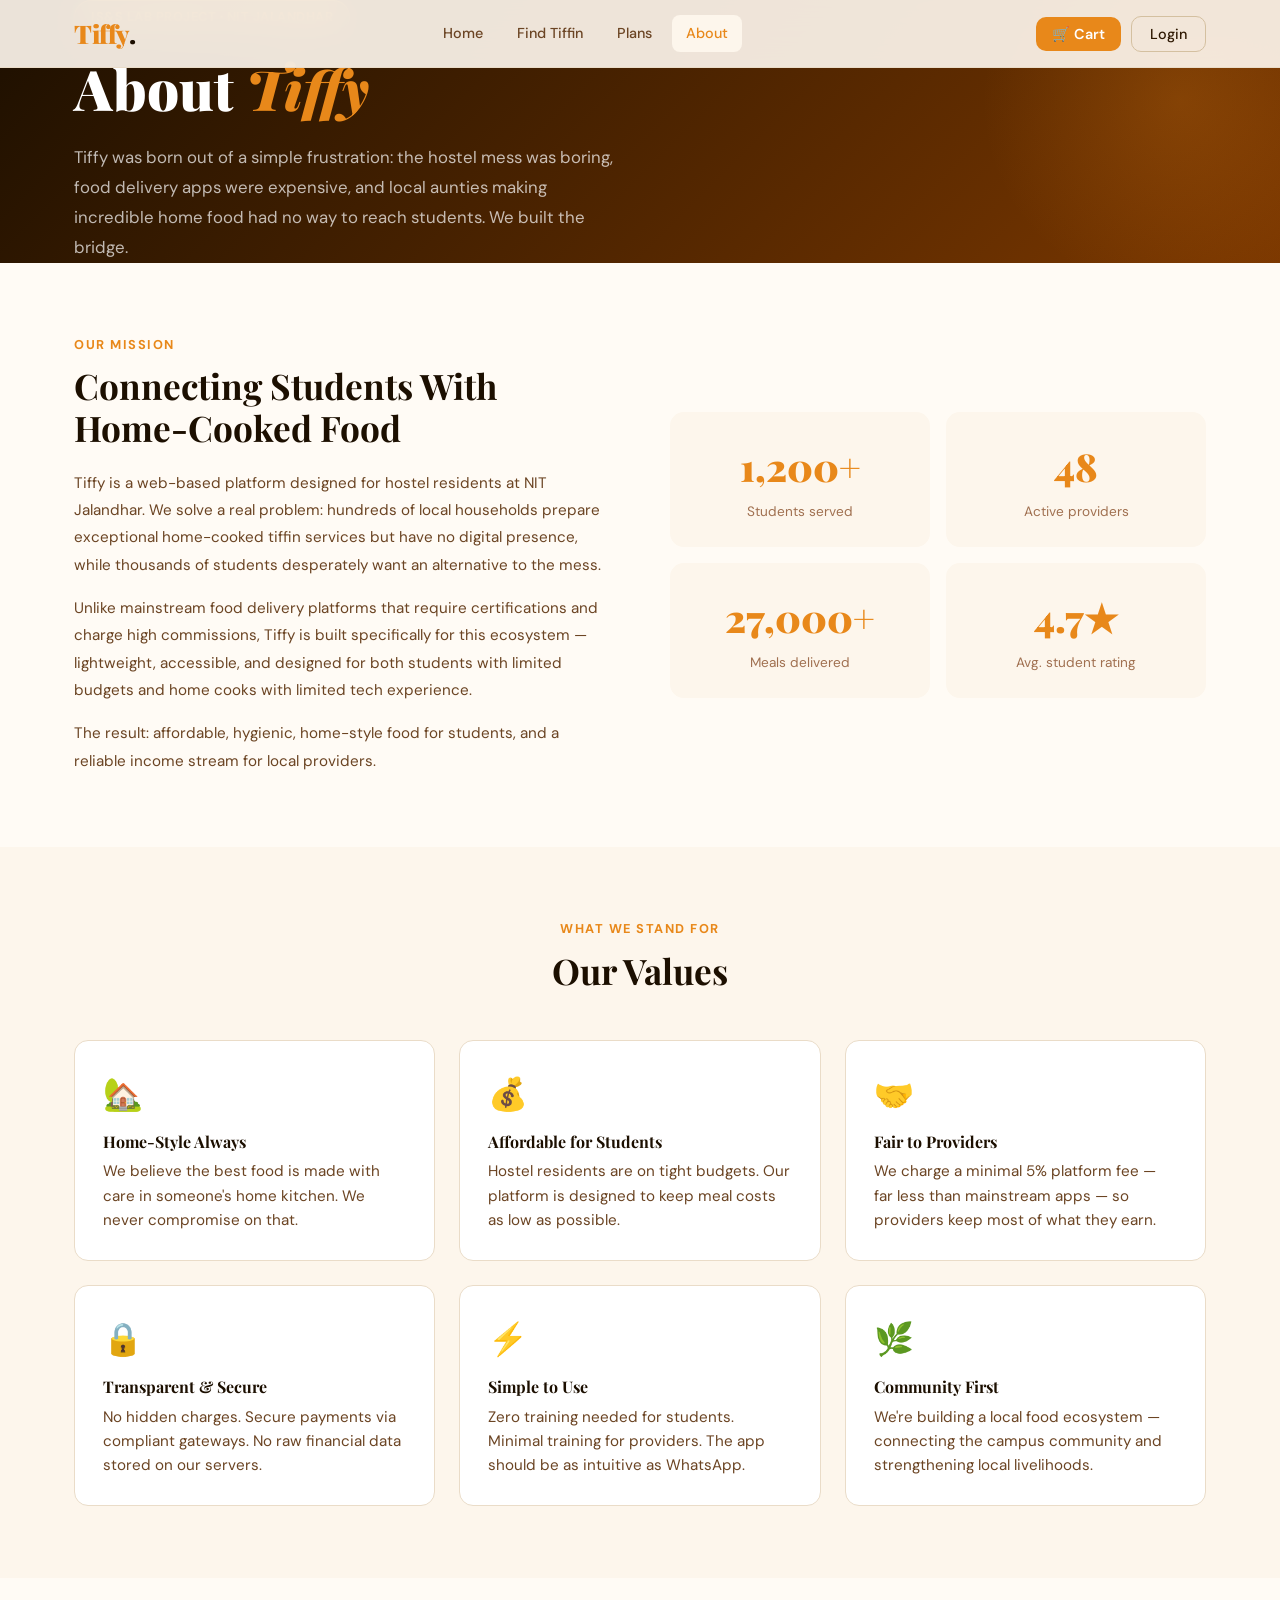
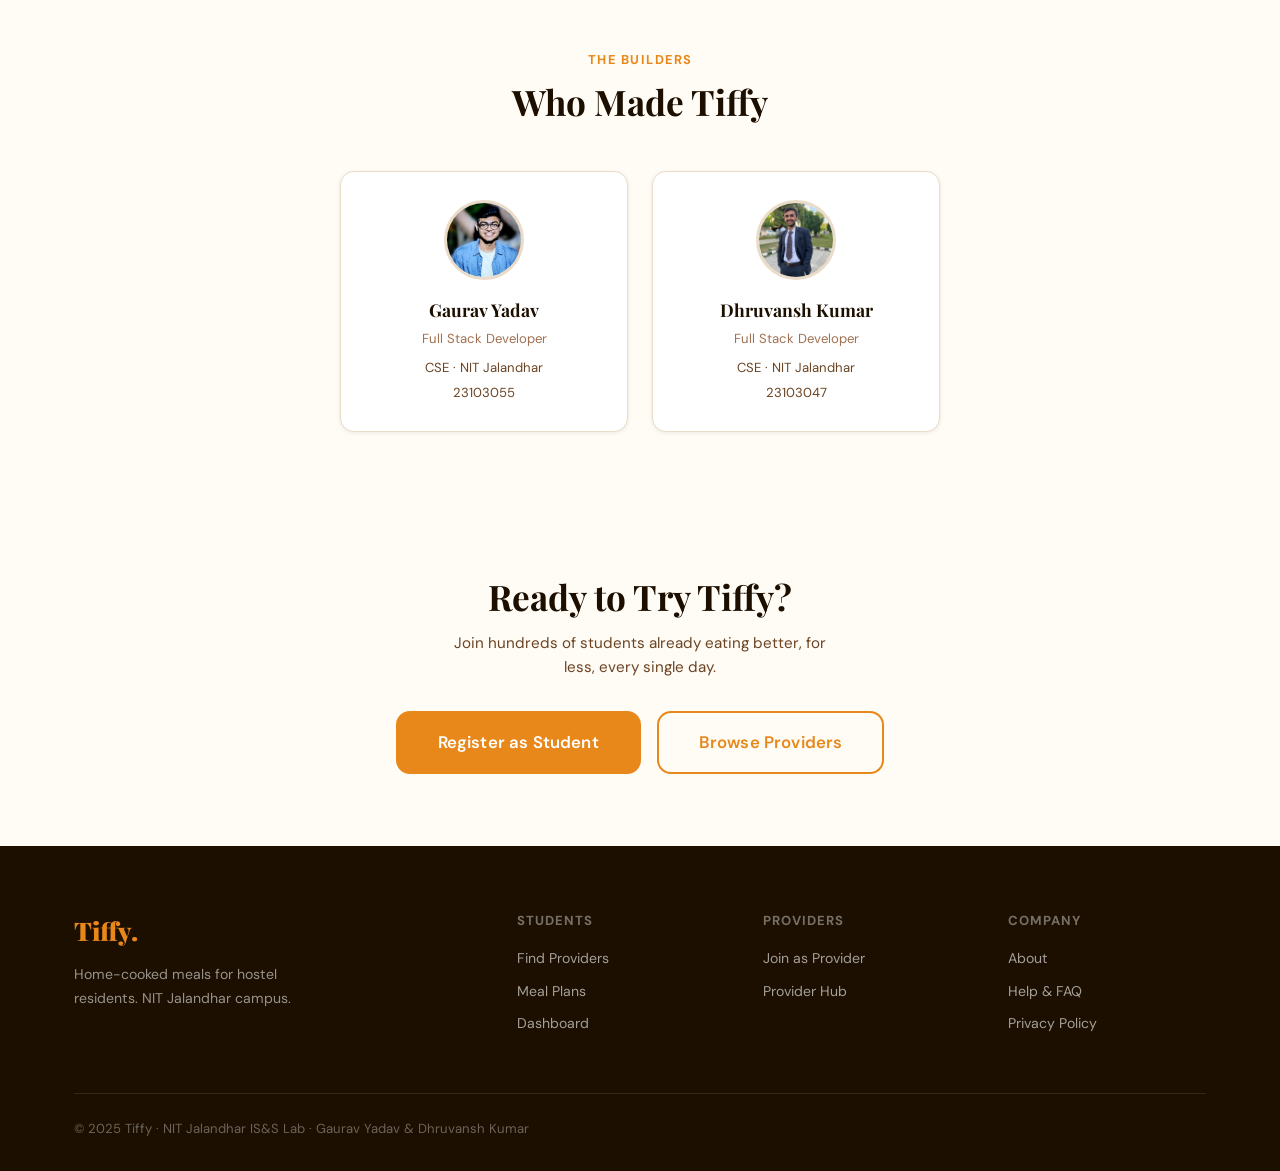
==== commit 093589a7: "Fixed photos and tiffin providers" ====
--- a/about.html
+++ b/about.html
@@ -8,6 +8,7 @@
   <style>
     .team-card { background:white; border-radius:var(--radius); padding:28px; text-align:center; border:1px solid var(--border); box-shadow:var(--shadow-sm); }
     .team-avatar { width:80px; height:80px; border-radius:50%; background:var(--cream); display:flex; align-items:center; justify-content:center; font-size:2.5rem; margin:0 auto 16px; border:3px solid var(--border); }
+    .team-avatar img { width:100%; height:100%; object-fit:cover; border-radius:50%; }
     .team-name { font-family:var(--font-display); font-size:1.1rem; font-weight:700; color:var(--espresso); margin-bottom:4px; }
     .team-role { font-size:0.82rem; color:var(--muted); margin-bottom:8px; }
     .team-detail { font-size:0.82rem; color:var(--text-light); }
@@ -95,41 +96,24 @@
     <div class="section-header text-center"><div class="eyebrow">The Builders</div><h2>Who Made Tiffy</h2></div>
     <div style="display:grid;grid-template-columns:repeat(2,1fr);gap:24px;max-width:600px;margin:0 auto">
       <div class="team-card fade-in">
-        <div class="team-avatar">👨‍💻</div>
+        <div class="team-avatar"><img src="public/img/pic1.jpg" alt="Gaurav Yadav"></div>
         <div class="team-name">Gaurav Yadav</div>
         <div class="team-role">Full Stack Developer</div>
-        <div class="team-detail">Roll: 23103055 · CSE 6A G2</div>
-        <div class="team-detail" style="margin-top:4px">NIT Jalandhar</div>
+        <div class="team-detail">CSE · NIT Jalandhar</div>
+        <div class="team-detail" style="margin-top:4px">23103055</div>
       </div>
       <div class="team-card fade-in">
-        <div class="team-avatar">👨‍💻</div>
+        <div class="team-avatar"><img src="public/img/my photo.jpg" alt="Dhruvansh Kumar"></div>
         <div class="team-name">Dhruvansh Kumar</div>
         <div class="team-role">Full Stack Developer</div>
         <div class="team-detail">CSE · NIT Jalandhar</div>
-        <div class="team-detail" style="margin-top:4px">IS&S Lab Partner</div>
+        <div class="team-detail" style="margin-top:4px">23103047</div>
       </div>
     </div>
-    <div style="text-align:center;margin-top:36px;padding:24px;background:var(--cream);border-radius:var(--radius);max-width:560px;margin:36px auto 0">
-      <div style="font-size:0.85rem;color:var(--muted)">Built as an original project for</div>
-      <div style="font-weight:700;color:var(--espresso);margin-top:4px">Information Security & Services (IS&S) Laboratory</div>
-      <div style="font-size:0.82rem;color:var(--muted);margin-top:2px">National Institute of Technology, Jalandhar · 2025–26</div>
-    </div>
+    
   </div>
 </div>
 
-<!-- Tech Stack -->
-<div class="section" style="background:var(--cream)">
-  <div class="container">
-    <div class="section-header text-center"><div class="eyebrow">Technical Details</div><h2>Built With</h2></div>
-    <div style="display:grid;grid-template-columns:repeat(4,1fr);gap:16px;max-width:800px;margin:0 auto">
-      ${[['HTML5','Semantic markup & structure'],['CSS3 / SCSS','Responsive design, animations'],['JavaScript ES6+','Client logic, cart, auth state'],['PHP','Email relay (mail.php)'],['MySQL / MongoDB','Order & subscription data'],['REST API','Backend endpoints'],['Scikit-learn','Demand analytics (planned)'],['UPI Gateway','Secure payment processing']].map(([t,d])=>`
-      <div style="background:white;border:1px solid var(--border);border-radius:12px;padding:18px;text-align:center;box-shadow:var(--shadow-sm)">
-        <div style="font-weight:700;color:var(--espresso);font-size:0.9rem;margin-bottom:4px">${t}</div>
-        <div style="font-size:0.75rem;color:var(--muted)">${d}</div>
-      </div>`).join('')}
-    </div>
-  </div>
-</div>
 
 <!-- CTA -->
 <div class="section">
